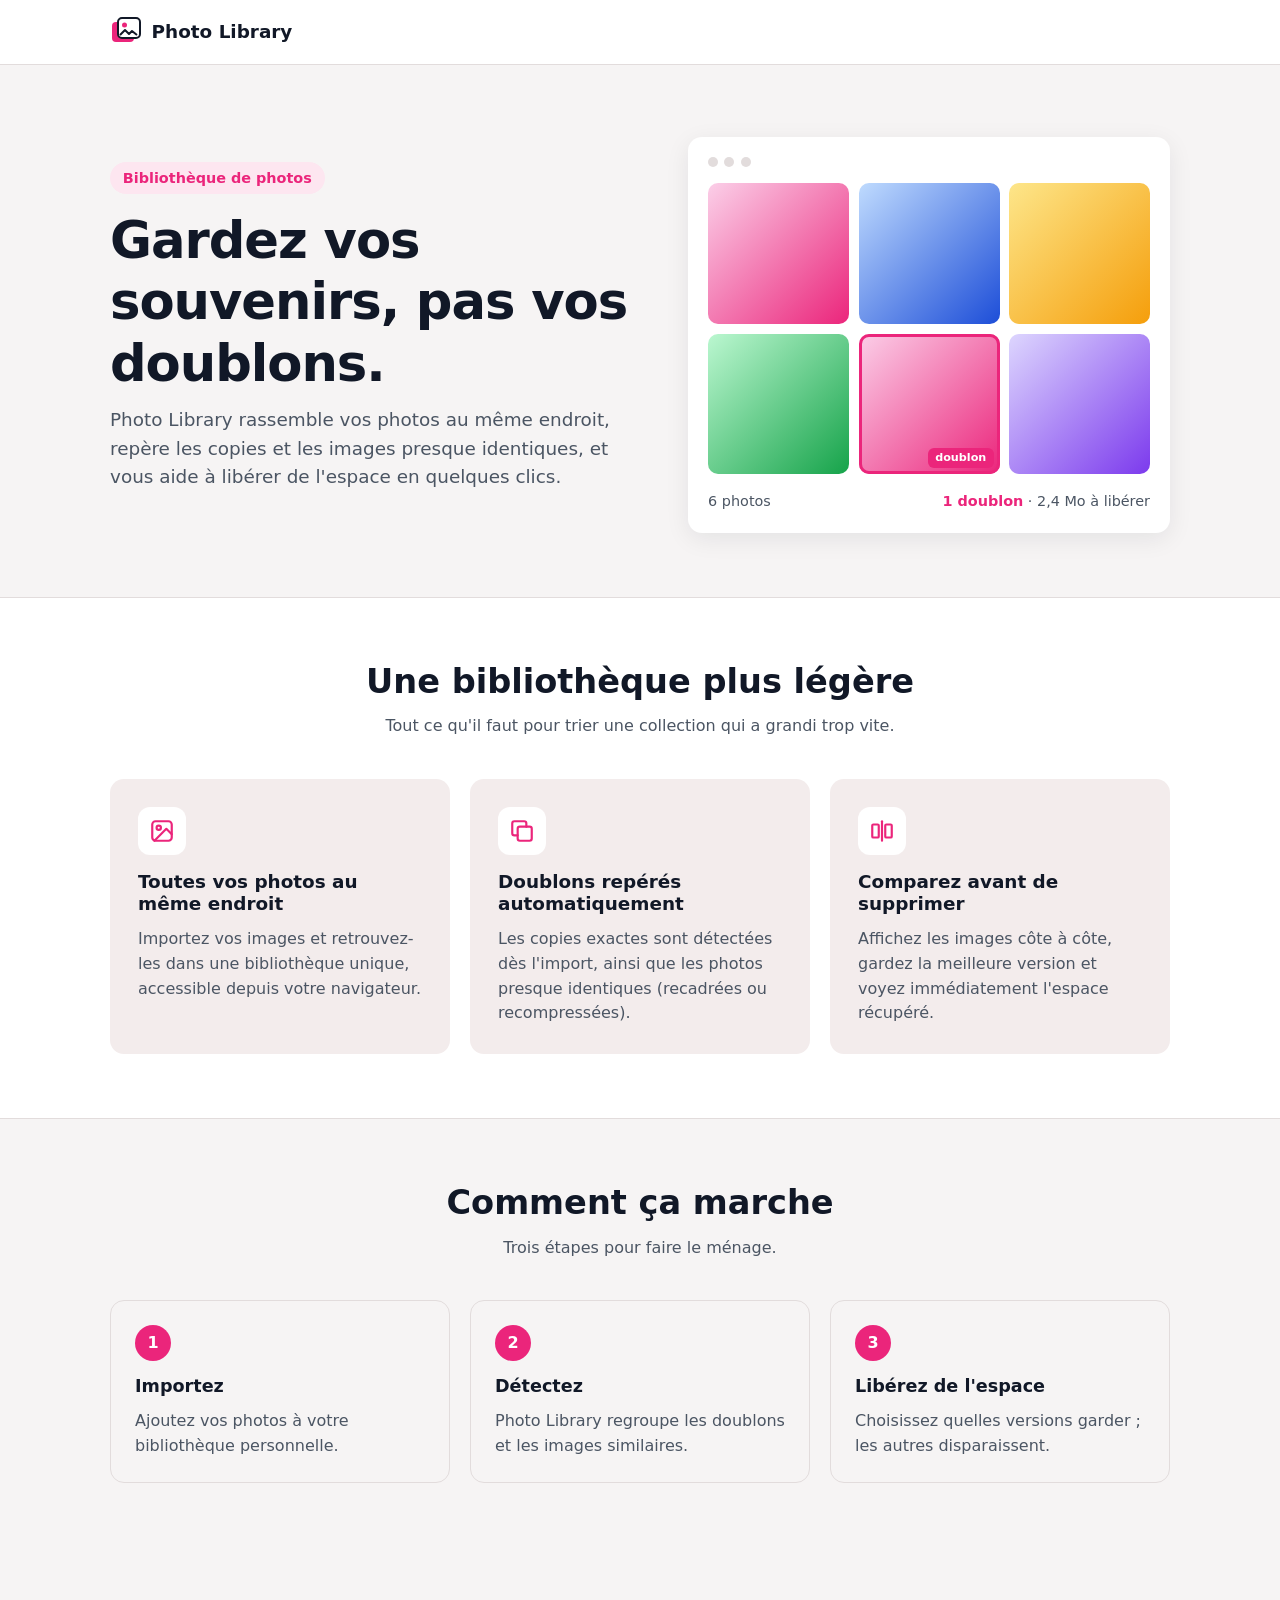
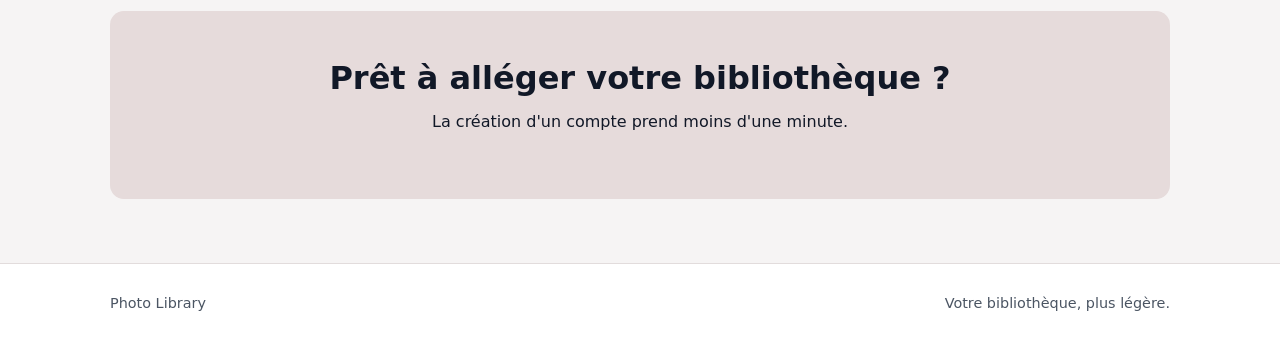
==== frontend/index.html @ 66619dff "new frontend" ====
<!DOCTYPE html>
<html lang="fr">
<head>
    <meta charset="UTF-8">
    <meta name="viewport" content="width=device-width, initial-scale=1.0">
    <meta name="description" content="Rassemblez vos photos, repérez les doublons et libérez de l'espace.">
    <title>Photo Library · Votre bibliothèque, sans les doublons</title>
    <link rel="stylesheet" href="css/main.css">
</head>
<body>
    <a class="skip-link" href="#contenu">Aller au contenu</a>
    <header class="site-header">
        <div class="container header-inner">
            <a class="brand" href="index.html"><svg class="brand-logo" viewBox="0 0 32 32" aria-hidden="true" focusable="false"><rect x="2" y="6" width="22" height="20" rx="4" fill="#eb257b"/><rect x="8" y="2" width="22" height="20" rx="4" fill="#ffffff" stroke="#111827" stroke-width="2"/><circle cx="14.5" cy="9" r="2.5" fill="#eb257b"/><path d="M10 19l5-5 4 4 3-3 5 4" fill="none" stroke="#111827" stroke-width="2" stroke-linejoin="round"/></svg><span>Photo Library</span></a>
            <nav class="site-nav" aria-label="Navigation principale">
                <div class="nav-group" data-when="guest" hidden>
                    <a class="nav-link" href="login.html">Se connecter</a>
                    <a class="button button-primary button-small" href="signup.html">Créer un compte</a>
                </div>
                <div class="nav-group" data-when="user" hidden>
                    <a class="nav-link" href="library.html">Ma bibliothèque</a>
                    <span class="nav-user">Connecté : <strong data-username></strong></span>
                    <button type="button" class="button button-ghost button-small" data-action="logout">Se déconnecter</button>
                </div>
            </nav>
        </div>
    </header>

    <main id="contenu">
        <section class="hero">
            <div class="container hero-inner">
                <div>
                    <span class="eyebrow">Bibliothèque de photos</span>
                    <h1>Gardez vos souvenirs, pas vos doublons.</h1>
                    <p class="hero-lead">Photo Library rassemble vos photos au même endroit, repère les copies et les images presque identiques, et vous aide à libérer de l'espace en quelques clics.</p>
                    <div class="cta-group" data-when="guest" hidden>
                        <a class="button button-primary button-large" href="signup.html">Créer un compte</a>
                        <a class="button button-ghost button-large" href="login.html">Se connecter</a>
                    </div>
                    <div class="cta-group" data-when="user" hidden>
                        <a class="button button-primary button-large" href="library.html">Ouvrir ma bibliothèque</a>
                    </div>
                </div>
                <div class="mock-library" aria-hidden="true">
                    <div class="mock-toolbar"><span></span><span></span><span></span></div>
                    <div class="mock-grid">
                        <div class="mock-photo" style="--c1:#fbcfe8;--c2:#eb257b"></div>
                        <div class="mock-photo" style="--c1:#bfdbfe;--c2:#1d4ed8"></div>
                        <div class="mock-photo" style="--c1:#fde68a;--c2:#f59e0b"></div>
                        <div class="mock-photo" style="--c1:#bbf7d0;--c2:#16a34a"></div>
                        <div class="mock-photo is-duplicate" style="--c1:#fbcfe8;--c2:#eb257b"><span class="mock-badge">doublon</span></div>
                        <div class="mock-photo" style="--c1:#ddd6fe;--c2:#7c3aed"></div>
                    </div>
                    <div class="mock-footer"><span>6 photos</span><span><strong>1 doublon</strong> · 2,4 Mo à libérer</span></div>
                </div>
            </div>
        </section>

        <section class="section section-tinted" aria-labelledby="features-title">
            <div class="container">
                <div class="section-header">
                    <h2 id="features-title">Une bibliothèque plus légère</h2>
                    <p>Tout ce qu'il faut pour trier une collection qui a grandi trop vite.</p>
                </div>
                <div class="feature-grid">
                    <article class="feature-card">
                        <div class="feature-icon"><svg width="26" height="26" viewBox="0 0 24 24" fill="none" stroke="currentColor" stroke-width="2" stroke-linecap="round" stroke-linejoin="round" aria-hidden="true" focusable="false"><rect x="3" y="3" width="18" height="18" rx="3"/><circle cx="9" cy="9" r="2"/><path d="M21 15l-5-5L5 21"/></svg></div>
                        <h3>Toutes vos photos au même endroit</h3>
                        <p>Importez vos images et retrouvez-les dans une bibliothèque unique, accessible depuis votre navigateur.</p>
                    </article>
                    <article class="feature-card">
                        <div class="feature-icon"><svg width="26" height="26" viewBox="0 0 24 24" fill="none" stroke="currentColor" stroke-width="2" stroke-linecap="round" stroke-linejoin="round" aria-hidden="true" focusable="false"><rect x="8" y="8" width="13" height="13" rx="2"/><path d="M16 8V5a2 2 0 0 0-2-2H5a2 2 0 0 0-2 2v9a2 2 0 0 0 2 2h3"/></svg></div>
                        <h3>Doublons repérés automatiquement</h3>
                        <p>Les copies exactes sont détectées dès l'import, ainsi que les photos presque identiques (recadrées ou recompressées).</p>
                    </article>
                    <article class="feature-card">
                        <div class="feature-icon"><svg width="26" height="26" viewBox="0 0 24 24" fill="none" stroke="currentColor" stroke-width="2" stroke-linecap="round" stroke-linejoin="round" aria-hidden="true" focusable="false"><path d="M12 3v18"/><rect x="3" y="6" width="6" height="12" rx="1"/><rect x="15" y="6" width="6" height="12" rx="1"/></svg></div>
                        <h3>Comparez avant de supprimer</h3>
                        <p>Affichez les images côte à côte, gardez la meilleure version et voyez immédiatement l'espace récupéré.</p>
                    </article>
                </div>
            </div>
        </section>

        <section class="section" aria-labelledby="steps-title">
            <div class="container">
                <div class="section-header">
                    <h2 id="steps-title">Comment ça marche</h2>
                    <p>Trois étapes pour faire le ménage.</p>
                </div>
                <ol class="steps">
                    <li class="step">
                        <h3>Importez</h3>
                        <p>Ajoutez vos photos à votre bibliothèque personnelle.</p>
                    </li>
                    <li class="step">
                        <h3>Détectez</h3>
                        <p>Photo Library regroupe les doublons et les images similaires.</p>
                    </li>
                    <li class="step">
                        <h3>Libérez de l'espace</h3>
                        <p>Choisissez quelles versions garder ; les autres disparaissent.</p>
                    </li>
                </ol>
            </div>
        </section>

        <section class="section">
            <div class="container">
                <div class="cta-band">
                    <h2>Prêt à alléger votre bibliothèque ?</h2>
                    <p>La création d'un compte prend moins d'une minute.</p>
                    <div class="cta-group" data-when="guest" hidden>
                        <a class="button button-primary button-large" href="signup.html">Créer un compte</a>
                    </div>
                    <div class="cta-group" data-when="user" hidden>
                        <a class="button button-primary button-large" href="library.html">Ouvrir ma bibliothèque</a>
                    </div>
                </div>
            </div>
        </section>
    </main>

    <footer class="site-footer">
        <div class="container footer-inner">
            <span>Photo Library</span>
            <span>Votre bibliothèque, plus légère.</span>
        </div>
    </footer>

    <script src="js/api.js"></script>
    <script src="js/session.js"></script>
    <script src="js/home.js"></script>
</body>
</html>
---- frontend/css/main.css ----
:root {
    --page-bg: #f6f4f4;
    --surface: #ffffff;
    --tint: rgb(230, 219, 219);
    --tint-soft: #f3ecec;
    --text: #111827;
    --muted: #4b5563;
    --border: #e2dcdc;
    --primary: #eb257b;
    --primary-hover: #1d4ed8;
    --primary-soft: #fde6f0;
    --success-bg: #e8f5ec;
    --success-text: #166534;
    --error: #dc2626;
    --error-bg: #fdecec;
    --focus: #1d4ed8;
    --radius: 14px;
    --shadow: 0 6px 24px rgba(17, 24, 39, 0.08);
    --container: 1100px;
}

* {
    box-sizing: border-box;
}

html {
    scroll-behavior: smooth;
}

body {
    margin: 0;
    min-height: 100vh;
    display: flex;
    flex-direction: column;
    font-family: system-ui, -apple-system, "Segoe UI", Roboto, sans-serif;
    line-height: 1.55;
    background: var(--page-bg);
    color: var(--text);
}

main {
    flex: 1;
}

h1, h2, h3 {
    line-height: 1.2;
    margin: 0 0 0.75rem;
}

p {
    margin: 0 0 1rem;
}

a {
    color: var(--primary);
}

[hidden] {
    display: none !important;
}

.container {
    width: 100%;
    max-width: var(--container);
    margin: 0 auto;
    padding: 0 1.25rem;
}

.skip-link {
    position: absolute;
    left: 1rem;
    top: -3rem;
    padding: 0.5rem 1rem;
    background: var(--text);
    color: #ffffff;
    border-radius: 8px;
    z-index: 10;
}

.skip-link:focus {
    top: 1rem;
}

.site-header {
    background: var(--surface);
    border-bottom: 1px solid var(--border);
}

.header-inner {
    display: flex;
    align-items: center;
    justify-content: space-between;
    gap: 1rem;
    min-height: 64px;
}

.brand {
    display: inline-flex;
    align-items: center;
    gap: 0.6rem;
    font-weight: 800;
    font-size: 1.15rem;
    color: var(--text);
    text-decoration: none;
}

.brand-logo {
    width: 32px;
    height: 32px;
    flex-shrink: 0;
}

.site-nav,
.nav-group {
    display: flex;
    align-items: center;
    gap: 0.75rem;
}

.nav-link {
    color: var(--muted);
    font-weight: 600;
    text-decoration: none;
    padding: 0.4rem 0.2rem;
}

.nav-link:hover,
.nav-link[aria-current="page"] {
    color: var(--text);
}

.nav-user {
    color: var(--muted);
}

.button {
    display: inline-flex;
    align-items: center;
    justify-content: center;
    gap: 0.5rem;
    padding: 0.65rem 1.25rem;
    border: 1px solid transparent;
    border-radius: 10px;
    font: inherit;
    font-weight: 700;
    text-decoration: none;
    cursor: pointer;
    transition: background-color 0.15s ease, color 0.15s ease, border-color 0.15s ease;
}

.button-primary {
    background: var(--primary);
    color: #ffffff;
}

.button-primary:hover {
    background: var(--primary-hover);
}

.button-ghost {
    background: var(--surface);
    color: var(--text);
    border-color: var(--border);
}

.button-ghost:hover {
    border-color: var(--text);
}

.button-small {
    padding: 0.45rem 0.9rem;
    font-size: 0.95rem;
}

.button-large {
    padding: 0.85rem 1.6rem;
    font-size: 1.05rem;
}

.button-block {
    width: 100%;
}

.button:disabled {
    opacity: 0.6;
    cursor: not-allowed;
}

.button:focus-visible,
.nav-link:focus-visible,
.brand:focus-visible,
input:focus-visible,
a:focus-visible {
    outline: 2px solid var(--focus);
    outline-offset: 2px;
}

.hero {
    padding: 4.5rem 0 4rem;
}

.hero-inner {
    display: grid;
    grid-template-columns: 1.1fr 1fr;
    align-items: center;
    gap: 3rem;
}

.eyebrow {
    display: inline-block;
    margin-bottom: 1rem;
    padding: 0.3rem 0.8rem;
    border-radius: 999px;
    background: var(--primary-soft);
    color: var(--primary);
    font-weight: 700;
    font-size: 0.9rem;
}

.hero h1 {
    font-size: clamp(2rem, 4.5vw, 3.2rem);
    letter-spacing: -0.02em;
}

.hero-lead {
    font-size: 1.15rem;
    color: var(--muted);
    max-width: 34rem;
}

.cta-group {
    display: flex;
    flex-wrap: wrap;
    gap: 0.75rem;
    margin-top: 1.75rem;
}

.mock-library {
    background: var(--surface);
    border-radius: var(--radius);
    box-shadow: var(--shadow);
    padding: 1.25rem;
}

.mock-toolbar {
    display: flex;
    gap: 0.4rem;
    margin-bottom: 1rem;
}

.mock-toolbar span {
    width: 10px;
    height: 10px;
    border-radius: 50%;
    background: var(--border);
}

.mock-grid {
    display: grid;
    grid-template-columns: repeat(3, 1fr);
    gap: 0.6rem;
}

.mock-photo {
    position: relative;
    aspect-ratio: 1;
    border-radius: 10px;
    background: linear-gradient(135deg, var(--c1), var(--c2));
}

.mock-photo.is-duplicate {
    outline: 3px solid var(--primary);
    outline-offset: -3px;
}

.mock-badge {
    position: absolute;
    right: 6px;
    bottom: 6px;
    padding: 0.1rem 0.45rem;
    border-radius: 6px;
    background: var(--primary);
    color: #ffffff;
    font-size: 0.7rem;
    font-weight: 700;
}

.mock-footer {
    display: flex;
    justify-content: space-between;
    margin-top: 1rem;
    font-size: 0.9rem;
    color: var(--muted);
}

.mock-footer strong {
    color: var(--primary);
}

.section {
    padding: 4rem 0;
}

.section-tinted {
    background: var(--surface);
    border-top: 1px solid var(--border);
    border-bottom: 1px solid var(--border);
}

.section-header {
    max-width: 40rem;
    margin: 0 auto 2.5rem;
    text-align: center;
}

.section-header h2 {
    font-size: clamp(1.6rem, 3vw, 2.1rem);
}

.section-header p {
    color: var(--muted);
}

.feature-grid {
    display: grid;
    grid-template-columns: repeat(3, 1fr);
    gap: 1.25rem;
}

.feature-card {
    background: var(--tint-soft);
    border-radius: var(--radius);
    padding: 1.75rem;
}

.feature-icon {
    width: 48px;
    height: 48px;
    display: grid;
    place-items: center;
    margin-bottom: 1rem;
    border-radius: 12px;
    background: var(--surface);
    color: var(--primary);
}

.feature-card h3 {
    font-size: 1.15rem;
}

.feature-card p {
    color: var(--muted);
    margin: 0;
}

.steps {
    display: grid;
    grid-template-columns: repeat(3, 1fr);
    gap: 1.25rem;
    padding: 0;
    margin: 0;
    list-style: none;
    counter-reset: step;
}

.step {
    counter-increment: step;
    padding: 1.5rem;
    border: 1px solid var(--border);
    border-radius: var(--radius);
    background: var(--page-bg);
}

.step::before {
    content: counter(step);
    display: grid;
    place-items: center;
    width: 36px;
    height: 36px;
    margin-bottom: 0.9rem;
    border-radius: 50%;
    background: var(--primary);
    color: #ffffff;
    font-weight: 800;
}

.step h3 {
    font-size: 1.1rem;
}

.step p {
    color: var(--muted);
    margin: 0;
}

.cta-band {
    padding: 3rem 2rem;
    border-radius: var(--radius);
    background: var(--tint);
    text-align: center;
}

.cta-band h2 {
    font-size: clamp(1.5rem, 3vw, 2rem);
}

.cta-band .cta-group {
    justify-content: center;
}

.site-footer {
    padding: 1.75rem 0;
    border-top: 1px solid var(--border);
    background: var(--surface);
    color: var(--muted);
    font-size: 0.9rem;
}

.footer-inner {
    display: flex;
    flex-wrap: wrap;
    justify-content: space-between;
    gap: 1rem;
}

.auth-page {
    display: flex;
    align-items: flex-start;
    justify-content: center;
    padding: 3.5rem 1.25rem;
}

.auth-card {
    width: 100%;
    max-width: 440px;
    background: var(--surface);
    border-radius: var(--radius);
    box-shadow: var(--shadow);
    padding: 2.25rem 2rem;
}

.auth-card h1 {
    font-size: 1.75rem;
    text-align: center;
}

.auth-subtitle {
    color: var(--muted);
    text-align: center;
    margin-bottom: 1.5rem;
}

.auth-switch {
    margin: 1.5rem 0 0;
    text-align: center;
    color: var(--muted);
}

.form {
    display: flex;
    flex-direction: column;
    gap: 1.1rem;
}

.field {
    display: flex;
    flex-direction: column;
    gap: 0.35rem;
}

.field label {
    font-weight: 600;
}

.field input {
    padding: 0.7rem 0.8rem;
    border: 1px solid var(--border);
    border-radius: 10px;
    background: var(--surface);
    font: inherit;
}

.hint {
    margin: 0;
    font-size: 0.85rem;
    color: var(--muted);
}

.feedback {
    margin-bottom: 1.1rem;
    padding: 0.75rem 0.9rem;
    border-radius: 10px;
}

.feedback-error {
    background: var(--error-bg);
    color: var(--error);
}

.feedback-success {
    background: var(--success-bg);
    color: var(--success-text);
}

.page-header {
    display: flex;
    flex-wrap: wrap;
    align-items: flex-end;
    justify-content: space-between;
    gap: 1rem;
    padding: 2.5rem 0 1.5rem;
}

.page-header h1 {
    font-size: 2rem;
    margin-bottom: 0.25rem;
}

.page-header p {
    color: var(--muted);
    margin: 0;
}

.stats {
    display: grid;
    grid-template-columns: repeat(3, 1fr);
    gap: 1rem;
    margin-bottom: 1.5rem;
}

.stat {
    padding: 1.25rem;
    border-radius: var(--radius);
    background: var(--surface);
    border: 1px solid var(--border);
}

.stat-value {
    display: block;
    font-size: 1.6rem;
    font-weight: 800;
}

.stat-label {
    color: var(--muted);
    font-size: 0.9rem;
}

.empty-state {
    margin-bottom: 3rem;
    padding: 3.5rem 1.5rem;
    border: 2px dashed var(--border);
    border-radius: var(--radius);
    background: var(--surface);
    text-align: center;
}

.empty-state svg {
    color: var(--primary);
    margin-bottom: 1rem;
}

.empty-state p {
    color: var(--muted);
    max-width: 30rem;
    margin: 0 auto 1.25rem;
}

.badge-soon {
    display: inline-block;
    margin-left: 0.4rem;
    padding: 0.05rem 0.45rem;
    border-radius: 6px;
    background: var(--tint);
    color: var(--muted);
    font-size: 0.75rem;
    font-weight: 700;
}

@media (max-width: 860px) {
    .hero-inner,
    .feature-grid,
    .steps {
        grid-template-columns: 1fr;
    }

    .hero {
        padding: 3rem 0;
    }
}

@media (max-width: 560px) {
    .header-inner {
        flex-wrap: wrap;
        padding-top: 0.75rem;
        padding-bottom: 0.75rem;
    }

    .nav-user {
        display: none;
    }

    .stats {
        grid-template-columns: 1fr;
    }

    .auth-card {
        padding: 1.75rem 1.25rem;
    }
}

@media (prefers-reduced-motion: reduce) {
    html {
        scroll-behavior: auto;
    }

    .button {
        transition: none;
    }
}
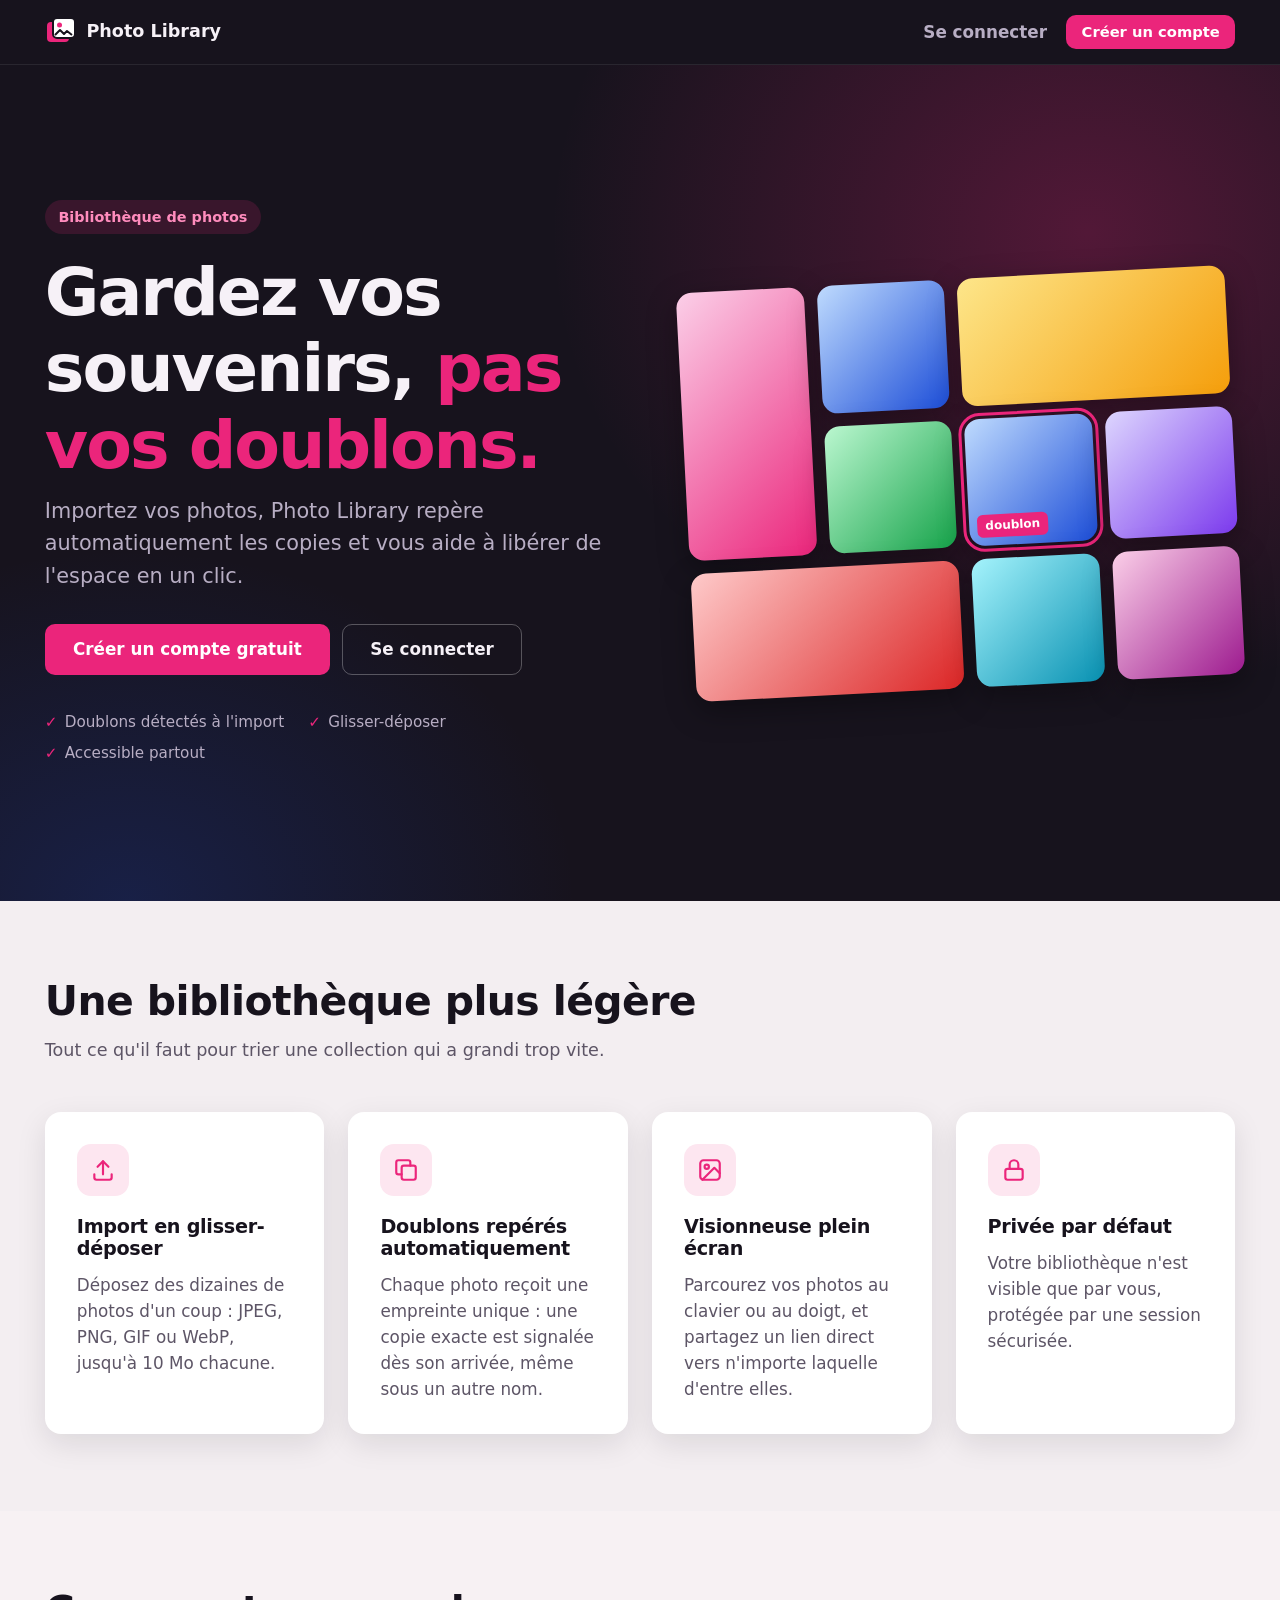
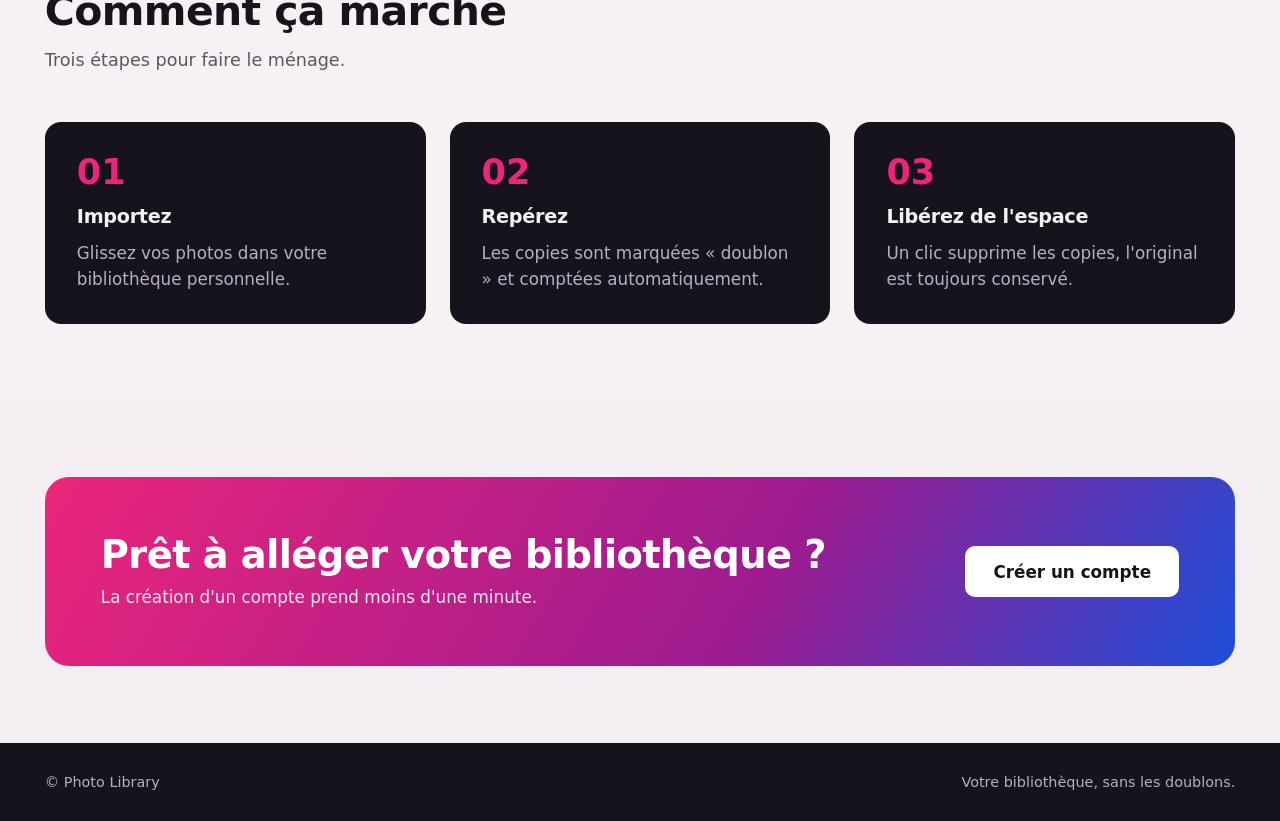
==== commit 1895168c: "update ui/ux" ====
--- a/frontend/index.html
+++ b/frontend/index.html
@@ -4,6 +4,7 @@
     <meta charset="UTF-8">
     <meta name="viewport" content="width=device-width, initial-scale=1.0">
     <meta name="description" content="Rassemblez vos photos, repérez les doublons et libérez de l'espace.">
+    <meta name="theme-color" content="#17131d">
     <title>Photo Library · Votre bibliothèque, sans les doublons</title>
     <link rel="stylesheet" href="css/main.css">
 </head>
@@ -11,7 +12,7 @@
     <a class="skip-link" href="#contenu">Aller au contenu</a>
     <header class="site-header">
         <div class="container header-inner">
-            <a class="brand" href="index.html"><svg class="brand-logo" viewBox="0 0 32 32" aria-hidden="true" focusable="false"><rect x="2" y="6" width="22" height="20" rx="4" fill="#eb257b"/><rect x="8" y="2" width="22" height="20" rx="4" fill="#ffffff" stroke="#111827" stroke-width="2"/><circle cx="14.5" cy="9" r="2.5" fill="#eb257b"/><path d="M10 19l5-5 4 4 3-3 5 4" fill="none" stroke="#111827" stroke-width="2" stroke-linejoin="round"/></svg><span>Photo Library</span></a>
+            <a class="brand" href="index.html" aria-label="Photo Library, accueil"><svg class="brand-logo" viewBox="0 0 32 32" aria-hidden="true" focusable="false"><rect x="2" y="6" width="22" height="20" rx="4" fill="#eb257b"/><rect x="8" y="2" width="22" height="20" rx="4" fill="#ffffff" stroke="#17131d" stroke-width="2"/><circle cx="14.5" cy="9" r="2.5" fill="#eb257b"/><path d="M10 19l5-5 4 4 3-3 5 4" fill="none" stroke="#17131d" stroke-width="2" stroke-linejoin="round"/></svg><span>Photo Library</span></a>
             <nav class="site-nav" aria-label="Navigation principale">
                 <div class="nav-group" data-when="guest" hidden>
                     <a class="nav-link" href="login.html">Se connecter</a>
@@ -19,8 +20,8 @@
                 </div>
                 <div class="nav-group" data-when="user" hidden>
                     <a class="nav-link" href="library.html">Ma bibliothèque</a>
-                    <span class="nav-user">Connecté : <strong data-username></strong></span>
-                    <button type="button" class="button button-ghost button-small" data-action="logout">Se déconnecter</button>
+                    <span class="nav-user"><span class="avatar" data-initial aria-hidden="true"></span><span data-username></span></span>
+                    <button type="button" class="button button-light button-small" data-action="logout">Se déconnecter</button>
                 </div>
             </nav>
         </div>
@@ -31,32 +32,36 @@
             <div class="container hero-inner">
                 <div>
                     <span class="eyebrow">Bibliothèque de photos</span>
-                    <h1>Gardez vos souvenirs, pas vos doublons.</h1>
-                    <p class="hero-lead">Photo Library rassemble vos photos au même endroit, repère les copies et les images presque identiques, et vous aide à libérer de l'espace en quelques clics.</p>
+                    <h1>Gardez vos souvenirs, <em>pas vos doublons.</em></h1>
+                    <p class="hero-lead">Importez vos photos, Photo Library repère automatiquement les copies et vous aide à libérer de l'espace en un clic.</p>
                     <div class="cta-group" data-when="guest" hidden>
-                        <a class="button button-primary button-large" href="signup.html">Créer un compte</a>
-                        <a class="button button-ghost button-large" href="login.html">Se connecter</a>
+                        <a class="button button-primary button-large" href="signup.html">Créer un compte gratuit</a>
+                        <a class="button button-light button-large" href="login.html">Se connecter</a>
                     </div>
                     <div class="cta-group" data-when="user" hidden>
                         <a class="button button-primary button-large" href="library.html">Ouvrir ma bibliothèque</a>
                     </div>
+                    <ul class="hero-facts">
+                        <li>Doublons détectés à l'import</li>
+                        <li>Glisser-déposer</li>
+                        <li>Accessible partout</li>
+                    </ul>
                 </div>
-                <div class="mock-library" aria-hidden="true">
-                    <div class="mock-toolbar"><span></span><span></span><span></span></div>
-                    <div class="mock-grid">
-                        <div class="mock-photo" style="--c1:#fbcfe8;--c2:#eb257b"></div>
-                        <div class="mock-photo" style="--c1:#bfdbfe;--c2:#1d4ed8"></div>
-                        <div class="mock-photo" style="--c1:#fde68a;--c2:#f59e0b"></div>
-                        <div class="mock-photo" style="--c1:#bbf7d0;--c2:#16a34a"></div>
-                        <div class="mock-photo is-duplicate" style="--c1:#fbcfe8;--c2:#eb257b"><span class="mock-badge">doublon</span></div>
-                        <div class="mock-photo" style="--c1:#ddd6fe;--c2:#7c3aed"></div>
-                    </div>
-                    <div class="mock-footer"><span>6 photos</span><span><strong>1 doublon</strong> · 2,4 Mo à libérer</span></div>
+                <div class="mosaic" aria-hidden="true">
+                    <div class="mosaic-tile is-tall" style="--c1:#fbcfe8;--c2:#eb257b"></div>
+                    <div class="mosaic-tile" style="--c1:#bfdbfe;--c2:#1d4ed8"></div>
+                    <div class="mosaic-tile is-wide" style="--c1:#fde68a;--c2:#f59e0b"></div>
+                    <div class="mosaic-tile" style="--c1:#bbf7d0;--c2:#16a34a"></div>
+                    <div class="mosaic-tile is-duplicate" style="--c1:#bfdbfe;--c2:#1d4ed8"><span class="mosaic-badge">doublon</span></div>
+                    <div class="mosaic-tile" style="--c1:#ddd6fe;--c2:#7c3aed"></div>
+                    <div class="mosaic-tile is-wide" style="--c1:#fecaca;--c2:#dc2626"></div>
+                    <div class="mosaic-tile" style="--c1:#a5f3fc;--c2:#0891b2"></div>
+                    <div class="mosaic-tile" style="--c1:#fbcfe8;--c2:#9d1b8f"></div>
                 </div>
             </div>
         </section>
 
-        <section class="section section-tinted" aria-labelledby="features-title">
+        <section class="section" aria-labelledby="features-title">
             <div class="container">
                 <div class="section-header">
                     <h2 id="features-title">Une bibliothèque plus légère</h2>
@@ -64,25 +69,30 @@
                 </div>
                 <div class="feature-grid">
                     <article class="feature-card">
-                        <div class="feature-icon"><svg width="26" height="26" viewBox="0 0 24 24" fill="none" stroke="currentColor" stroke-width="2" stroke-linecap="round" stroke-linejoin="round" aria-hidden="true" focusable="false"><rect x="3" y="3" width="18" height="18" rx="3"/><circle cx="9" cy="9" r="2"/><path d="M21 15l-5-5L5 21"/></svg></div>
-                        <h3>Toutes vos photos au même endroit</h3>
-                        <p>Importez vos images et retrouvez-les dans une bibliothèque unique, accessible depuis votre navigateur.</p>
+                        <div class="feature-icon"><svg width="26" height="26" viewBox="0 0 24 24" fill="none" stroke="currentColor" stroke-width="2" stroke-linecap="round" stroke-linejoin="round" aria-hidden="true" focusable="false"><path d="M12 16V4"/><path d="M7 9l5-5 5 5"/><path d="M4 16v3a2 2 0 0 0 2 2h12a2 2 0 0 0 2-2v-3"/></svg></div>
+                        <h3>Import en glisser-déposer</h3>
+                        <p>Déposez des dizaines de photos d'un coup : JPEG, PNG, GIF ou WebP, jusqu'à 10 Mo chacune.</p>
                     </article>
                     <article class="feature-card">
                         <div class="feature-icon"><svg width="26" height="26" viewBox="0 0 24 24" fill="none" stroke="currentColor" stroke-width="2" stroke-linecap="round" stroke-linejoin="round" aria-hidden="true" focusable="false"><rect x="8" y="8" width="13" height="13" rx="2"/><path d="M16 8V5a2 2 0 0 0-2-2H5a2 2 0 0 0-2 2v9a2 2 0 0 0 2 2h3"/></svg></div>
                         <h3>Doublons repérés automatiquement</h3>
-                        <p>Les copies exactes sont détectées dès l'import, ainsi que les photos presque identiques (recadrées ou recompressées).</p>
+                        <p>Chaque photo reçoit une empreinte unique : une copie exacte est signalée dès son arrivée, même sous un autre nom.</p>
                     </article>
                     <article class="feature-card">
-                        <div class="feature-icon"><svg width="26" height="26" viewBox="0 0 24 24" fill="none" stroke="currentColor" stroke-width="2" stroke-linecap="round" stroke-linejoin="round" aria-hidden="true" focusable="false"><path d="M12 3v18"/><rect x="3" y="6" width="6" height="12" rx="1"/><rect x="15" y="6" width="6" height="12" rx="1"/></svg></div>
-                        <h3>Comparez avant de supprimer</h3>
-                        <p>Affichez les images côte à côte, gardez la meilleure version et voyez immédiatement l'espace récupéré.</p>
+                        <div class="feature-icon"><svg width="26" height="26" viewBox="0 0 24 24" fill="none" stroke="currentColor" stroke-width="2" stroke-linecap="round" stroke-linejoin="round" aria-hidden="true" focusable="false"><rect x="3" y="3" width="18" height="18" rx="3"/><circle cx="9" cy="9" r="2"/><path d="M21 15l-5-5L5 21"/></svg></div>
+                        <h3>Visionneuse plein écran</h3>
+                        <p>Parcourez vos photos au clavier ou au doigt, et partagez un lien direct vers n'importe laquelle d'entre elles.</p>
+                    </article>
+                    <article class="feature-card">
+                        <div class="feature-icon"><svg width="26" height="26" viewBox="0 0 24 24" fill="none" stroke="currentColor" stroke-width="2" stroke-linecap="round" stroke-linejoin="round" aria-hidden="true" focusable="false"><rect x="4" y="11" width="16" height="10" rx="2"/><path d="M8 11V7a4 4 0 0 1 8 0v4"/></svg></div>
+                        <h3>Privée par défaut</h3>
+                        <p>Votre bibliothèque n'est visible que par vous, protégée par une session sécurisée.</p>
                     </article>
                 </div>
             </div>
         </section>
 
-        <section class="section" aria-labelledby="steps-title">
+        <section class="section section-tinted" aria-labelledby="steps-title">
             <div class="container">
                 <div class="section-header">
                     <h2 id="steps-title">Comment ça marche</h2>
@@ -91,15 +101,15 @@
                 <ol class="steps">
                     <li class="step">
                         <h3>Importez</h3>
-                        <p>Ajoutez vos photos à votre bibliothèque personnelle.</p>
+                        <p>Glissez vos photos dans votre bibliothèque personnelle.</p>
                     </li>
                     <li class="step">
-                        <h3>Détectez</h3>
-                        <p>Photo Library regroupe les doublons et les images similaires.</p>
+                        <h3>Repérez</h3>
+                        <p>Les copies sont marquées « doublon » et comptées automatiquement.</p>
                     </li>
                     <li class="step">
                         <h3>Libérez de l'espace</h3>
-                        <p>Choisissez quelles versions garder ; les autres disparaissent.</p>
+                        <p>Un clic supprime les copies, l'original est toujours conservé.</p>
                     </li>
                 </ol>
             </div>
@@ -108,8 +118,10 @@
         <section class="section">
             <div class="container">
                 <div class="cta-band">
-                    <h2>Prêt à alléger votre bibliothèque ?</h2>
-                    <p>La création d'un compte prend moins d'une minute.</p>
+                    <div>
+                        <h2>Prêt à alléger votre bibliothèque ?</h2>
+                        <p>La création d'un compte prend moins d'une minute.</p>
+                    </div>
                     <div class="cta-group" data-when="guest" hidden>
                         <a class="button button-primary button-large" href="signup.html">Créer un compte</a>
                     </div>
@@ -123,8 +135,8 @@
 
     <footer class="site-footer">
         <div class="container footer-inner">
-            <span>Photo Library</span>
-            <span>Votre bibliothèque, plus légère.</span>
+            <span>© Photo Library</span>
+            <span>Votre bibliothèque, sans les doublons.</span>
         </div>
     </footer>
 
--- a/frontend/css/main.css
+++ b/frontend/css/main.css
@@ -1,25 +1,38 @@
 :root {
-    --page-bg: #f6f4f4;
+    --ink: #17131d;
+    --ink-2: #221c2b;
+    --ink-3: #2e2639;
+    --ink-text: #f6f1f7;
+    --ink-muted: #b8aec4;
+    --page-bg: #f3eef1;
     --surface: #ffffff;
     --tint: rgb(230, 219, 219);
-    --tint-soft: #f3ecec;
-    --text: #111827;
-    --muted: #4b5563;
-    --border: #e2dcdc;
+    --tint-soft: #f7f1f3;
+    --text: #17131d;
+    --muted: #5d5566;
+    --border: #e4dbe0;
     --primary: #eb257b;
     --primary-hover: #1d4ed8;
     --primary-soft: #fde6f0;
+    --success: #15803d;
     --success-bg: #e8f5ec;
-    --success-text: #166534;
     --error: #dc2626;
+    --error-hover: #b91c1c;
     --error-bg: #fdecec;
     --focus: #1d4ed8;
-    --radius: 14px;
-    --shadow: 0 6px 24px rgba(17, 24, 39, 0.08);
-    --container: 1100px;
-}
-
-* {
+    --radius: 16px;
+    --radius-sm: 10px;
+    --shadow: 0 10px 30px rgba(23, 19, 29, 0.10);
+    --shadow-lg: 0 24px 60px rgba(23, 19, 29, 0.28);
+    --header-h: 64px;
+    --gutter: clamp(1rem, 3.5vw, 3rem);
+    --container: 1440px;
+    --space: clamp(2.5rem, 6vw, 5.5rem);
+}
+
+*,
+*::before,
+*::after {
     box-sizing: border-box;
 }
 
@@ -29,10 +42,11 @@
 
 body {
     margin: 0;
-    min-height: 100vh;
+    min-height: 100svh;
     display: flex;
     flex-direction: column;
     font-family: system-ui, -apple-system, "Segoe UI", Roboto, sans-serif;
+    font-size: clamp(0.95rem, 0.9rem + 0.2vw, 1.05rem);
     line-height: 1.55;
     background: var(--page-bg);
     color: var(--text);
@@ -43,8 +57,9 @@
 }
 
 h1, h2, h3 {
-    line-height: 1.2;
+    line-height: 1.15;
     margin: 0 0 0.75rem;
+    letter-spacing: -0.015em;
 }
 
 p {
@@ -53,6 +68,10 @@
 
 a {
     color: var(--primary);
+}
+
+img {
+    max-width: 100%;
 }
 
 [hidden] {
@@ -63,7 +82,7 @@
     width: 100%;
     max-width: var(--container);
     margin: 0 auto;
-    padding: 0 1.25rem;
+    padding: 0 var(--gutter);
 }
 
 .skip-link {
@@ -71,19 +90,28 @@
     left: 1rem;
     top: -3rem;
     padding: 0.5rem 1rem;
-    background: var(--text);
-    color: #ffffff;
+    background: var(--surface);
+    color: var(--text);
     border-radius: 8px;
-    z-index: 10;
+    z-index: 100;
 }
 
 .skip-link:focus {
     top: 1rem;
 }
 
+:focus-visible {
+    outline: 2px solid var(--focus);
+    outline-offset: 2px;
+}
+
 .site-header {
-    background: var(--surface);
-    border-bottom: 1px solid var(--border);
+    position: sticky;
+    top: 0;
+    z-index: 20;
+    background: var(--ink);
+    color: var(--ink-text);
+    border-bottom: 1px solid rgba(255, 255, 255, 0.08);
 }
 
 .header-inner {
@@ -91,7 +119,7 @@
     align-items: center;
     justify-content: space-between;
     gap: 1rem;
-    min-height: 64px;
+    min-height: var(--header-h);
 }
 
 .brand {
@@ -99,9 +127,10 @@
     align-items: center;
     gap: 0.6rem;
     font-weight: 800;
-    font-size: 1.15rem;
-    color: var(--text);
+    font-size: 1.1rem;
+    color: var(--ink-text);
     text-decoration: none;
+    white-space: nowrap;
 }
 
 .brand-logo {
@@ -110,27 +139,49 @@
     flex-shrink: 0;
 }
 
+.site-header :focus-visible {
+    outline-color: #ffffff;
+}
+
 .site-nav,
 .nav-group {
     display: flex;
     align-items: center;
-    gap: 0.75rem;
+    gap: clamp(0.5rem, 1.5vw, 1rem);
 }
 
 .nav-link {
-    color: var(--muted);
+    color: var(--ink-muted);
     font-weight: 600;
     text-decoration: none;
     padding: 0.4rem 0.2rem;
+    white-space: nowrap;
 }
 
 .nav-link:hover,
 .nav-link[aria-current="page"] {
-    color: var(--text);
+    color: var(--ink-text);
 }
 
 .nav-user {
-    color: var(--muted);
+    display: inline-flex;
+    align-items: center;
+    gap: 0.5rem;
+    color: var(--ink-text);
+    font-weight: 600;
+}
+
+.avatar {
+    display: inline-grid;
+    place-items: center;
+    width: 32px;
+    height: 32px;
+    border-radius: 50%;
+    background: var(--primary);
+    color: #ffffff;
+    font-weight: 800;
+    font-size: 0.9rem;
+    text-transform: uppercase;
 }
 
 .button {
@@ -138,14 +189,20 @@
     align-items: center;
     justify-content: center;
     gap: 0.5rem;
-    padding: 0.65rem 1.25rem;
+    padding: 0.7rem 1.3rem;
     border: 1px solid transparent;
-    border-radius: 10px;
+    border-radius: var(--radius-sm);
     font: inherit;
     font-weight: 700;
+    line-height: 1.2;
     text-decoration: none;
+    white-space: nowrap;
     cursor: pointer;
-    transition: background-color 0.15s ease, color 0.15s ease, border-color 0.15s ease;
+    transition: background-color 0.15s ease, color 0.15s ease, border-color 0.15s ease, transform 0.15s ease;
+}
+
+.button:active:not(:disabled) {
+    transform: translateY(1px);
 }
 
 .button-primary {
@@ -167,13 +224,33 @@
     border-color: var(--text);
 }
 
+.button-light {
+    background: transparent;
+    color: var(--ink-text);
+    border-color: rgba(255, 255, 255, 0.28);
+}
+
+.button-light:hover {
+    border-color: var(--ink-text);
+    background: rgba(255, 255, 255, 0.06);
+}
+
+.button-danger {
+    background: var(--error);
+    color: #ffffff;
+}
+
+.button-danger:hover {
+    background: var(--error-hover);
+}
+
 .button-small {
     padding: 0.45rem 0.9rem;
-    font-size: 0.95rem;
+    font-size: 0.92rem;
 }
 
 .button-large {
-    padding: 0.85rem 1.6rem;
+    padding: 0.9rem 1.7rem;
     font-size: 1.05rem;
 }
 
@@ -186,166 +263,171 @@
     cursor: not-allowed;
 }
 
-.button:focus-visible,
-.nav-link:focus-visible,
-.brand:focus-visible,
-input:focus-visible,
-a:focus-visible {
-    outline: 2px solid var(--focus);
-    outline-offset: 2px;
+.button svg {
+    flex-shrink: 0;
 }
 
 .hero {
-    padding: 4.5rem 0 4rem;
+    position: relative;
+    overflow: hidden;
+    background:
+        radial-gradient(60% 80% at 85% 20%, rgba(235, 37, 123, 0.28), transparent 70%),
+        radial-gradient(50% 60% at 10% 100%, rgba(29, 78, 216, 0.22), transparent 70%),
+        var(--ink);
+    color: var(--ink-text);
 }
 
 .hero-inner {
     display: grid;
-    grid-template-columns: 1.1fr 1fr;
-    align-items: center;
-    gap: 3rem;
+    grid-template-columns: minmax(0, 1.05fr) minmax(0, 1fr);
+    align-items: center;
+    gap: clamp(2rem, 5vw, 5rem);
+    min-height: min(calc(100svh - var(--header-h)), 900px);
+    padding-block: var(--space);
 }
 
 .eyebrow {
     display: inline-block;
-    margin-bottom: 1rem;
-    padding: 0.3rem 0.8rem;
+    margin-bottom: 1.25rem;
+    padding: 0.35rem 0.85rem;
     border-radius: 999px;
-    background: var(--primary-soft);
-    color: var(--primary);
+    background: rgba(235, 37, 123, 0.16);
+    color: #ff8cbd;
     font-weight: 700;
     font-size: 0.9rem;
 }
 
 .hero h1 {
-    font-size: clamp(2rem, 4.5vw, 3.2rem);
-    letter-spacing: -0.02em;
+    font-size: clamp(2.3rem, 5.2vw, 4.6rem);
+    letter-spacing: -0.03em;
+}
+
+.hero h1 em {
+    font-style: normal;
+    color: var(--primary);
 }
 
 .hero-lead {
-    font-size: 1.15rem;
-    color: var(--muted);
-    max-width: 34rem;
+    font-size: clamp(1.05rem, 1rem + 0.4vw, 1.3rem);
+    color: var(--ink-muted);
+    max-width: 36rem;
 }
 
 .cta-group {
     display: flex;
     flex-wrap: wrap;
     gap: 0.75rem;
-    margin-top: 1.75rem;
-}
-
-.mock-library {
-    background: var(--surface);
-    border-radius: var(--radius);
-    box-shadow: var(--shadow);
-    padding: 1.25rem;
-}
-
-.mock-toolbar {
-    display: flex;
-    gap: 0.4rem;
-    margin-bottom: 1rem;
-}
-
-.mock-toolbar span {
-    width: 10px;
-    height: 10px;
-    border-radius: 50%;
-    background: var(--border);
-}
-
-.mock-grid {
+    margin-top: 2rem;
+}
+
+.hero-facts {
+    display: flex;
+    flex-wrap: wrap;
+    gap: 0.5rem 1.5rem;
+    margin: 2.25rem 0 0;
+    padding: 0;
+    list-style: none;
+    color: var(--ink-muted);
+    font-size: 0.95rem;
+}
+
+.hero-facts li::before {
+    content: "✓";
+    margin-right: 0.45rem;
+    color: var(--primary);
+    font-weight: 800;
+}
+
+.mosaic {
     display: grid;
-    grid-template-columns: repeat(3, 1fr);
-    gap: 0.6rem;
-}
-
-.mock-photo {
+    grid-template-columns: repeat(4, 1fr);
+    gap: clamp(0.5rem, 1vw, 0.9rem);
+    transform: rotate(-3deg);
+}
+
+.mosaic-tile {
     position: relative;
     aspect-ratio: 1;
-    border-radius: 10px;
+    border-radius: clamp(10px, 1.2vw, 16px);
     background: linear-gradient(135deg, var(--c1), var(--c2));
-}
-
-.mock-photo.is-duplicate {
+    box-shadow: 0 10px 30px rgba(0, 0, 0, 0.35);
+}
+
+.mosaic-tile.is-tall {
+    grid-row: span 2;
+    aspect-ratio: auto;
+}
+
+.mosaic-tile.is-wide {
+    grid-column: span 2;
+    aspect-ratio: auto;
+}
+
+.mosaic-tile.is-duplicate {
     outline: 3px solid var(--primary);
-    outline-offset: -3px;
-}
-
-.mock-badge {
+    outline-offset: 3px;
+}
+
+.mosaic-badge {
     position: absolute;
-    right: 6px;
-    bottom: 6px;
-    padding: 0.1rem 0.45rem;
+    left: 8px;
+    bottom: 8px;
+    padding: 0.15rem 0.5rem;
     border-radius: 6px;
     background: var(--primary);
     color: #ffffff;
-    font-size: 0.7rem;
+    font-size: 0.75rem;
     font-weight: 700;
 }
 
-.mock-footer {
-    display: flex;
-    justify-content: space-between;
-    margin-top: 1rem;
-    font-size: 0.9rem;
-    color: var(--muted);
-}
-
-.mock-footer strong {
-    color: var(--primary);
-}
-
 .section {
-    padding: 4rem 0;
+    padding-block: var(--space);
 }
 
 .section-tinted {
-    background: var(--surface);
-    border-top: 1px solid var(--border);
-    border-bottom: 1px solid var(--border);
+    background: var(--tint-soft);
 }
 
 .section-header {
-    max-width: 40rem;
-    margin: 0 auto 2.5rem;
-    text-align: center;
+    max-width: 44rem;
+    margin: 0 0 clamp(1.75rem, 4vw, 3rem);
 }
 
 .section-header h2 {
-    font-size: clamp(1.6rem, 3vw, 2.1rem);
+    font-size: clamp(1.7rem, 3.2vw, 2.6rem);
 }
 
 .section-header p {
     color: var(--muted);
+    font-size: 1.1rem;
 }
 
 .feature-grid {
     display: grid;
-    grid-template-columns: repeat(3, 1fr);
-    gap: 1.25rem;
+    grid-template-columns: repeat(auto-fit, minmax(min(100%, 260px), 1fr));
+    gap: clamp(1rem, 2vw, 1.5rem);
 }
 
 .feature-card {
-    background: var(--tint-soft);
+    padding: clamp(1.5rem, 2.5vw, 2.25rem);
     border-radius: var(--radius);
-    padding: 1.75rem;
+    background: var(--surface);
+    box-shadow: var(--shadow);
 }
 
 .feature-icon {
-    width: 48px;
-    height: 48px;
+    width: 52px;
+    height: 52px;
     display: grid;
     place-items: center;
-    margin-bottom: 1rem;
-    border-radius: 12px;
-    background: var(--surface);
+    margin-bottom: 1.25rem;
+    border-radius: 14px;
+    background: var(--primary-soft);
     color: var(--primary);
 }
 
 .feature-card h3 {
-    font-size: 1.15rem;
+    font-size: 1.2rem;
 }
 
 .feature-card p {
@@ -355,8 +437,8 @@
 
 .steps {
     display: grid;
-    grid-template-columns: repeat(3, 1fr);
-    gap: 1.25rem;
+    grid-template-columns: repeat(auto-fit, minmax(min(100%, 240px), 1fr));
+    gap: clamp(1rem, 2vw, 1.5rem);
     padding: 0;
     margin: 0;
     list-style: none;
@@ -365,54 +447,72 @@
 
 .step {
     counter-increment: step;
-    padding: 1.5rem;
-    border: 1px solid var(--border);
+    position: relative;
+    padding: clamp(1.5rem, 2.5vw, 2rem);
     border-radius: var(--radius);
-    background: var(--page-bg);
+    background: var(--ink);
+    color: var(--ink-text);
 }
 
 .step::before {
-    content: counter(step);
-    display: grid;
-    place-items: center;
-    width: 36px;
-    height: 36px;
-    margin-bottom: 0.9rem;
-    border-radius: 50%;
-    background: var(--primary);
+    content: counter(step, decimal-leading-zero);
+    display: block;
+    margin-bottom: 1rem;
+    color: var(--primary);
+    font-size: 2.2rem;
+    font-weight: 800;
+    line-height: 1;
+}
+
+.step h3 {
+    font-size: 1.2rem;
+}
+
+.step p {
+    color: var(--ink-muted);
+    margin: 0;
+}
+
+.cta-band {
+    display: flex;
+    flex-wrap: wrap;
+    align-items: center;
+    justify-content: space-between;
+    gap: 1.5rem;
+    padding: clamp(2rem, 5vw, 3.5rem);
+    border-radius: calc(var(--radius) * 1.5);
+    background: linear-gradient(120deg, var(--primary), #9d1b8f 60%, var(--primary-hover));
     color: #ffffff;
-    font-weight: 800;
-}
-
-.step h3 {
-    font-size: 1.1rem;
-}
-
-.step p {
-    color: var(--muted);
-    margin: 0;
-}
-
-.cta-band {
-    padding: 3rem 2rem;
-    border-radius: var(--radius);
-    background: var(--tint);
-    text-align: center;
 }
 
 .cta-band h2 {
-    font-size: clamp(1.5rem, 3vw, 2rem);
+    font-size: clamp(1.6rem, 3vw, 2.4rem);
+    margin-bottom: 0.4rem;
+}
+
+.cta-band p {
+    margin: 0;
+    opacity: 0.9;
 }
 
 .cta-band .cta-group {
-    justify-content: center;
+    margin: 0;
+}
+
+.cta-band .button-primary {
+    background: #ffffff;
+    color: var(--text);
+}
+
+.cta-band .button-primary:hover {
+    background: var(--ink);
+    color: #ffffff;
 }
 
 .site-footer {
-    padding: 1.75rem 0;
-    border-top: 1px solid var(--border);
-    background: var(--surface);
-    color: var(--muted);
+    padding-block: 1.75rem;
+    background: var(--ink);
+    color: var(--ink-muted);
     font-size: 0.9rem;
 }
 
@@ -423,61 +523,134 @@
     gap: 1rem;
 }
 
-.auth-page {
-    display: flex;
-    align-items: flex-start;
+.auth-layout {
+    display: grid;
+    grid-template-columns: minmax(0, 1fr) minmax(0, 1fr);
+    min-height: calc(100svh - var(--header-h));
+}
+
+.auth-aside {
+    position: relative;
+    overflow: hidden;
+    display: flex;
+    flex-direction: column;
     justify-content: center;
-    padding: 3.5rem 1.25rem;
+    gap: 2.5rem;
+    padding: var(--space) var(--gutter);
+    background:
+        radial-gradient(70% 60% at 100% 0%, rgba(235, 37, 123, 0.3), transparent 70%),
+        radial-gradient(60% 60% at 0% 100%, rgba(29, 78, 216, 0.25), transparent 70%),
+        var(--ink);
+    color: var(--ink-text);
+}
+
+.auth-aside h2 {
+    font-size: clamp(1.8rem, 3vw, 2.8rem);
+    max-width: 30rem;
+}
+
+.auth-aside p {
+    color: var(--ink-muted);
+    max-width: 30rem;
+}
+
+.auth-aside .mosaic {
+    width: calc(100% - 2rem);
+    max-width: 440px;
+    margin-left: 1rem;
+}
+
+.app .container {
+    max-width: none;
+}
+
+.auth-main {
+    display: flex;
+    align-items: center;
+    justify-content: center;
+    padding: var(--space) var(--gutter);
 }
 
 .auth-card {
     width: 100%;
     max-width: 440px;
-    background: var(--surface);
-    border-radius: var(--radius);
-    box-shadow: var(--shadow);
-    padding: 2.25rem 2rem;
 }
 
 .auth-card h1 {
-    font-size: 1.75rem;
-    text-align: center;
+    font-size: clamp(1.8rem, 3vw, 2.4rem);
 }
 
 .auth-subtitle {
     color: var(--muted);
-    text-align: center;
-    margin-bottom: 1.5rem;
+    margin-bottom: 2rem;
 }
 
 .auth-switch {
-    margin: 1.5rem 0 0;
-    text-align: center;
+    margin: 1.75rem 0 0;
     color: var(--muted);
 }
 
 .form {
     display: flex;
     flex-direction: column;
-    gap: 1.1rem;
+    gap: 1.2rem;
 }
 
 .field {
     display: flex;
     flex-direction: column;
-    gap: 0.35rem;
+    gap: 0.4rem;
 }
 
 .field label {
     font-weight: 600;
 }
 
+.input-wrap {
+    position: relative;
+    display: flex;
+}
+
 .field input {
-    padding: 0.7rem 0.8rem;
-    border: 1px solid var(--border);
-    border-radius: 10px;
+    width: 100%;
+    padding: 0.8rem 0.9rem;
+    border: 1.5px solid var(--border);
+    border-radius: var(--radius-sm);
     background: var(--surface);
+    color: var(--text);
     font: inherit;
+    transition: border-color 0.15s ease, box-shadow 0.15s ease;
+}
+
+.field input:focus {
+    outline: none;
+    border-color: var(--focus);
+    box-shadow: 0 0 0 3px rgba(29, 78, 216, 0.18);
+}
+
+.input-wrap input {
+    padding-right: 6.5rem;
+}
+
+.toggle-password {
+    position: absolute;
+    top: 50%;
+    right: 0.4rem;
+    transform: translateY(-50%);
+    padding: 0.35rem 0.6rem;
+    border: 0;
+    border-radius: 8px;
+    background: transparent;
+    color: var(--muted);
+    font: inherit;
+    font-size: 0.85rem;
+    font-weight: 700;
+    cursor: pointer;
+}
+
+.toggle-password:hover {
+    background: var(--tint-soft);
+    color: var(--text);
 }
 
 .hint {
@@ -487,9 +660,10 @@
 }
 
 .feedback {
-    margin-bottom: 1.1rem;
-    padding: 0.75rem 0.9rem;
-    border-radius: 10px;
+    margin-bottom: 1.2rem;
+    padding: 0.8rem 1rem;
+    border-radius: var(--radius-sm);
+    font-weight: 600;
 }
 
 .feedback-error {
@@ -499,113 +673,612 @@
 
 .feedback-success {
     background: var(--success-bg);
-    color: var(--success-text);
-}
-
-.page-header {
+    color: var(--success);
+}
+
+.library-bar {
+    position: sticky;
+    top: var(--header-h);
+    z-index: 10;
+    background: var(--surface);
+    border-bottom: 1px solid var(--border);
+}
+
+.library-bar-inner,
+.selection-bar-inner {
     display: flex;
     flex-wrap: wrap;
+    align-items: center;
+    justify-content: space-between;
+    gap: 0.75rem 1.5rem;
+    min-height: 72px;
+    padding-block: 0.75rem;
+}
+
+.library-title {
+    display: flex;
+    flex-wrap: wrap;
+    align-items: center;
+    gap: 0.5rem 1.25rem;
+    min-width: 0;
+}
+
+.library-title h1 {
+    margin: 0;
+    font-size: clamp(1.3rem, 2vw, 1.7rem);
+}
+
+.chips {
+    display: flex;
+    flex-wrap: wrap;
+    gap: 0.5rem;
+    margin: 0;
+    padding: 0;
+    list-style: none;
+}
+
+.chip {
+    display: inline-flex;
+    align-items: baseline;
+    gap: 0.35rem;
+    padding: 0.3rem 0.75rem;
+    border-radius: 999px;
+    background: var(--tint-soft);
+    color: var(--muted);
+    font-size: 0.9rem;
+}
+
+.chip strong {
+    color: var(--text);
+    font-size: 1rem;
+}
+
+.chip-alert {
+    background: var(--primary-soft);
+}
+
+.chip-alert strong {
+    color: var(--primary);
+}
+
+.library-actions {
+    display: flex;
+    flex-wrap: wrap;
+    align-items: center;
+    gap: 0.5rem;
+}
+
+.library-bar.is-selecting {
+    background: var(--ink);
+    color: var(--ink-text);
+    border-bottom-color: var(--ink);
+}
+
+.selection-count {
+    font-weight: 700;
+    font-size: 1.05rem;
+}
+
+.library-body {
+    padding-block: clamp(1rem, 2.5vw, 2rem) var(--space);
+}
+
+.duplicate-banner {
+    display: flex;
+    flex-wrap: wrap;
+    align-items: center;
+    justify-content: space-between;
+    gap: 0.75rem 1rem;
+    margin-bottom: clamp(1rem, 2vw, 1.5rem);
+    padding: 0.9rem 1.1rem;
+    border-radius: var(--radius);
+    background: var(--primary-soft);
+    border: 1px solid rgba(235, 37, 123, 0.25);
+}
+
+.duplicate-banner p {
+    margin: 0;
+}
+
+.photo-grid {
+    display: grid;
+    grid-template-columns: repeat(auto-fill, minmax(clamp(96px, 12vw, 180px), 1fr));
+    gap: clamp(0.4rem, 1vw, 0.85rem);
+    margin: 0;
+    padding: 0;
+    list-style: none;
+}
+
+.photo-card {
+    position: relative;
+    border-radius: var(--radius-sm);
+    background: var(--surface);
+    box-shadow: 0 1px 3px rgba(23, 19, 29, 0.08);
+    transition: box-shadow 0.15s ease;
+}
+
+.photo-card:hover {
+    box-shadow: var(--shadow);
+}
+
+.photo-card.is-duplicate {
+    box-shadow: 0 0 0 2px var(--primary);
+}
+
+.photo-card.is-selected {
+    box-shadow: 0 0 0 3px var(--focus);
+}
+
+.photo-open {
+    display: block;
+    width: 100%;
+    padding: 0;
+    border: 0;
+    border-radius: inherit;
+    background: none;
+    cursor: zoom-in;
+}
+
+.selecting .photo-open {
+    cursor: pointer;
+}
+
+.photo-open:focus-visible {
+    outline: 3px solid var(--focus);
+    outline-offset: 2px;
+}
+
+.photo-frame {
+    position: relative;
+    overflow: hidden;
+    aspect-ratio: 1;
+    border-radius: inherit;
+}
+
+.photo-frame img {
+    display: block;
+    width: 100%;
+    height: 100%;
+    padding: 6px;
+    object-fit: contain;
+    transition: transform 0.2s ease;
+}
+
+.photo-card:hover .photo-frame img {
+    transform: scale(1.04);
+}
+
+.photo-card.is-selected .photo-frame img {
+    transform: scale(0.9);
+}
+
+.photo-badge {
+    position: absolute;
+    top: 6px;
+    left: 6px;
+    padding: 0.1rem 0.45rem;
+    border-radius: 6px;
+    background: var(--ink);
+    color: #ffffff;
+    font-size: 0.72rem;
+    font-weight: 700;
+}
+
+.photo-check {
+    position: absolute;
+    top: 6px;
+    right: 6px;
+    display: grid;
+    place-items: center;
+    width: 28px;
+    height: 28px;
+    border-radius: 50%;
+    background: rgba(255, 255, 255, 0.95);
+    box-shadow: 0 1px 4px rgba(23, 19, 29, 0.25);
+    opacity: 0;
+    transition: opacity 0.15s ease;
+    cursor: pointer;
+}
+
+.photo-check input {
+    width: 17px;
+    height: 17px;
+    margin: 0;
+    accent-color: var(--focus);
+    cursor: pointer;
+}
+
+.photo-card:hover .photo-check,
+.photo-check:focus-within,
+.selecting .photo-check,
+.photo-card.is-selected .photo-check {
+    opacity: 1;
+}
+
+@media (hover: none) {
+    .photo-check {
+        opacity: 1;
+    }
+}
+
+.dropzone {
+    display: flex;
+    flex-direction: column;
+    align-items: center;
+    justify-content: center;
+    gap: 0.5rem;
+    min-height: clamp(320px, 55svh, 560px);
+    padding: 2rem 1.5rem;
+    border: 2px dashed rgba(235, 37, 123, 0.45);
+    border-radius: calc(var(--radius) * 1.25);
+    background:
+        radial-gradient(60% 60% at 50% 0%, rgba(235, 37, 123, 0.08), transparent 70%),
+        var(--surface);
+    text-align: center;
+}
+
+.dropzone-icon {
+    display: grid;
+    place-items: center;
+    width: 76px;
+    height: 76px;
+    margin-bottom: 0.75rem;
+    border-radius: 22px;
+    background: var(--primary-soft);
+    color: var(--primary);
+}
+
+.dropzone h2 {
+    font-size: clamp(1.3rem, 2.5vw, 1.8rem);
+    margin: 0;
+}
+
+.dropzone p {
+    max-width: 30rem;
+    color: var(--muted);
+    margin: 0 0 1rem;
+}
+
+.drop-overlay {
+    position: fixed;
+    inset: 0;
+    z-index: 40;
+    display: grid;
+    place-items: center;
+    padding: 1.5rem;
+    background: rgba(23, 19, 29, 0.72);
+    pointer-events: none;
+}
+
+.drop-overlay-box {
+    display: grid;
+    place-items: center;
+    gap: 0.5rem;
+    width: min(560px, 100%);
+    padding: 3rem 2rem;
+    border: 3px dashed var(--primary);
+    border-radius: calc(var(--radius) * 1.5);
+    background: var(--ink-2);
+    color: var(--ink-text);
+    text-align: center;
+    font-size: 1.25rem;
+    font-weight: 700;
+}
+
+.toasts {
+    position: fixed;
+    right: clamp(0.75rem, 2vw, 1.5rem);
+    bottom: clamp(0.75rem, 2vw, 1.5rem);
+    z-index: 60;
+    display: flex;
+    flex-direction: column;
     align-items: flex-end;
+    gap: 0.6rem;
+    max-width: min(420px, calc(100vw - 1.5rem));
+    pointer-events: none;
+}
+
+.toast {
+    display: flex;
+    align-items: flex-start;
+    gap: 0.7rem;
+    padding: 0.85rem 1rem;
+    border-radius: var(--radius-sm);
+    background: var(--ink);
+    color: var(--ink-text);
+    box-shadow: var(--shadow-lg);
+    pointer-events: auto;
+    animation: toast-in 0.2s ease-out;
+}
+
+.toast::before {
+    content: "";
+    flex-shrink: 0;
+    width: 10px;
+    height: 10px;
+    margin-top: 0.4rem;
+    border-radius: 50%;
+    background: var(--ink-muted);
+}
+
+.toast-success::before {
+    background: #4ade80;
+}
+
+.toast-error::before {
+    background: #f87171;
+}
+
+.toast.is-leaving {
+    opacity: 0;
+    transform: translateY(6px);
+    transition: opacity 0.2s ease, transform 0.2s ease;
+}
+
+@keyframes toast-in {
+    from {
+        opacity: 0;
+        transform: translateY(10px);
+    }
+}
+
+.modal {
+    width: min(440px, calc(100vw - 2rem));
+    padding: 0;
+    border: 0;
+    border-radius: calc(var(--radius) * 1.25);
+    background: var(--surface);
+    color: var(--text);
+    box-shadow: var(--shadow-lg);
+}
+
+.modal::backdrop {
+    background: rgba(23, 19, 29, 0.6);
+    backdrop-filter: blur(2px);
+}
+
+.modal[open] {
+    animation: modal-in 0.18s ease-out;
+}
+
+@keyframes modal-in {
+    from {
+        opacity: 0;
+        transform: translateY(8px) scale(0.98);
+    }
+}
+
+.modal-form {
+    padding: clamp(1.4rem, 3vw, 2rem);
+}
+
+.modal-icon {
+    display: grid;
+    place-items: center;
+    width: 48px;
+    height: 48px;
+    margin-bottom: 1rem;
+    border-radius: 14px;
+    background: var(--primary-soft);
+    color: var(--primary);
+}
+
+.modal.is-danger .modal-icon {
+    background: var(--error-bg);
+    color: var(--error);
+}
+
+.modal h2 {
+    font-size: 1.3rem;
+    margin-bottom: 0.5rem;
+}
+
+.modal p {
+    color: var(--muted);
+    margin-bottom: 1.5rem;
+}
+
+.modal-actions {
+    display: flex;
+    flex-wrap: wrap;
+    justify-content: flex-end;
+    gap: 0.6rem;
+}
+
+.viewer {
+    width: min(1280px, calc(100vw - 2rem));
+    max-width: none;
+    max-height: calc(100svh - 2rem);
+    padding: clamp(0.9rem, 2vw, 1.4rem);
+    border: 0;
+    border-radius: var(--radius);
+    background: var(--ink);
+    color: var(--ink-text);
+}
+
+.viewer::backdrop {
+    background: rgba(10, 8, 14, 0.85);
+}
+
+.viewer-top {
+    display: flex;
+    align-items: flex-start;
     justify-content: space-between;
     gap: 1rem;
-    padding: 2.5rem 0 1.5rem;
-}
-
-.page-header h1 {
-    font-size: 2rem;
-    margin-bottom: 0.25rem;
-}
-
-.page-header p {
-    color: var(--muted);
-    margin: 0;
-}
-
-.stats {
+    margin-bottom: 1rem;
+}
+
+.viewer-title {
+    min-width: 0;
+}
+
+.viewer-title h2 {
+    margin: 0;
+    font-size: 1.15rem;
+    overflow-wrap: anywhere;
+}
+
+.viewer-title p {
+    margin: 0.2rem 0 0;
+    color: var(--ink-muted);
+    font-size: 0.9rem;
+}
+
+.viewer-close,
+.viewer-nav {
+    flex-shrink: 0;
     display: grid;
-    grid-template-columns: repeat(3, 1fr);
-    gap: 1rem;
-    margin-bottom: 1.5rem;
-}
-
-.stat {
-    padding: 1.25rem;
-    border-radius: var(--radius);
-    background: var(--surface);
-    border: 1px solid var(--border);
-}
-
-.stat-value {
-    display: block;
+    place-items: center;
+    width: 42px;
+    height: 42px;
+    border: 0;
+    border-radius: 50%;
+    background: rgba(255, 255, 255, 0.1);
+    color: #ffffff;
     font-size: 1.6rem;
-    font-weight: 800;
-}
-
-.stat-label {
-    color: var(--muted);
+    line-height: 1;
+    cursor: pointer;
+}
+
+.viewer-close:hover,
+.viewer-nav:hover {
+    background: rgba(255, 255, 255, 0.22);
+}
+
+.viewer :focus-visible {
+    outline-color: #ffffff;
+}
+
+.viewer-nav:disabled {
+    visibility: hidden;
+}
+
+.viewer-stage {
+    display: flex;
+    align-items: center;
+    gap: 0.75rem;
+}
+
+.viewer-stage img {
+    flex: 1;
+    min-width: 0;
+    height: min(74svh, 900px);
+    object-fit: contain;
+}
+
+.viewer-duplicate {
+    margin: 1rem 0 0;
+    padding: 0.55rem 0.8rem;
+    border-radius: 8px;
+    background: rgba(235, 37, 123, 0.18);
+    color: #ffc2dc;
     font-size: 0.9rem;
 }
 
-.empty-state {
-    margin-bottom: 3rem;
-    padding: 3.5rem 1.5rem;
-    border: 2px dashed var(--border);
-    border-radius: var(--radius);
-    background: var(--surface);
+.viewer-position {
+    margin: 0.75rem 0 0;
     text-align: center;
-}
-
-.empty-state svg {
-    color: var(--primary);
-    margin-bottom: 1rem;
-}
-
-.empty-state p {
-    color: var(--muted);
-    max-width: 30rem;
-    margin: 0 auto 1.25rem;
-}
-
-.badge-soon {
-    display: inline-block;
-    margin-left: 0.4rem;
-    padding: 0.05rem 0.45rem;
-    border-radius: 6px;
-    background: var(--tint);
-    color: var(--muted);
-    font-size: 0.75rem;
-    font-weight: 700;
-}
-
-@media (max-width: 860px) {
-    .hero-inner,
-    .feature-grid,
-    .steps {
+    color: var(--ink-muted);
+    font-size: 0.85rem;
+}
+
+@media (max-width: 960px) {
+    .hero-inner {
         grid-template-columns: 1fr;
-    }
-
-    .hero {
-        padding: 3rem 0;
-    }
-}
-
-@media (max-width: 560px) {
-    .header-inner {
-        flex-wrap: wrap;
-        padding-top: 0.75rem;
-        padding-bottom: 0.75rem;
-    }
-
-    .nav-user {
+        min-height: 0;
+    }
+
+    .hero .mosaic {
+        max-width: 520px;
+    }
+
+    .auth-layout {
+        grid-template-columns: 1fr;
+    }
+
+    .auth-aside {
         display: none;
     }
 
-    .stats {
-        grid-template-columns: 1fr;
-    }
-
-    .auth-card {
-        padding: 1.75rem 1.25rem;
+    .auth-main {
+        align-items: flex-start;
+    }
+}
+
+@media (max-width: 640px) {
+    :root {
+        --header-h: 58px;
+    }
+
+    .brand span {
+        display: none;
+    }
+
+    .nav-user [data-username] {
+        display: none;
+    }
+
+    .nav-link {
+        font-size: 0.92rem;
+    }
+
+    .library-bar {
+        position: static;
+    }
+
+    .library-bar.is-selecting {
+        position: sticky;
+    }
+
+    .library-bar-inner .library-actions,
+    .library-bar-inner .library-actions .button {
+        width: 100%;
+    }
+
+    .selection-bar-inner .library-actions {
+        width: 100%;
+    }
+
+    .selection-bar-inner .library-actions .button {
+        flex: 1;
+    }
+
+    .cta-group .button {
+        flex: 1;
+    }
+
+    .viewer {
+        width: 100vw;
+        max-height: 100svh;
+        height: 100svh;
+        margin: 0;
+        border-radius: 0;
+    }
+
+    .viewer-stage {
+        gap: 0.25rem;
+    }
+
+    .viewer-stage img {
+        height: calc(100svh - 12rem);
+    }
+
+    .viewer-nav {
+        width: 34px;
+        height: 34px;
+    }
+
+    .toasts {
+        left: 0.75rem;
+        right: 0.75rem;
+        align-items: stretch;
+        max-width: none;
+    }
+}
+
+@media (min-width: 1800px) {
+    :root {
+        --container: 1680px;
     }
 }
 
@@ -614,7 +1287,10 @@
         scroll-behavior: auto;
     }
 
-    .button {
-        transition: none;
-    }
-}
+    *,
+    *::before,
+    *::after {
+        animation: none !important;
+        transition: none !important;
+    }
+}
